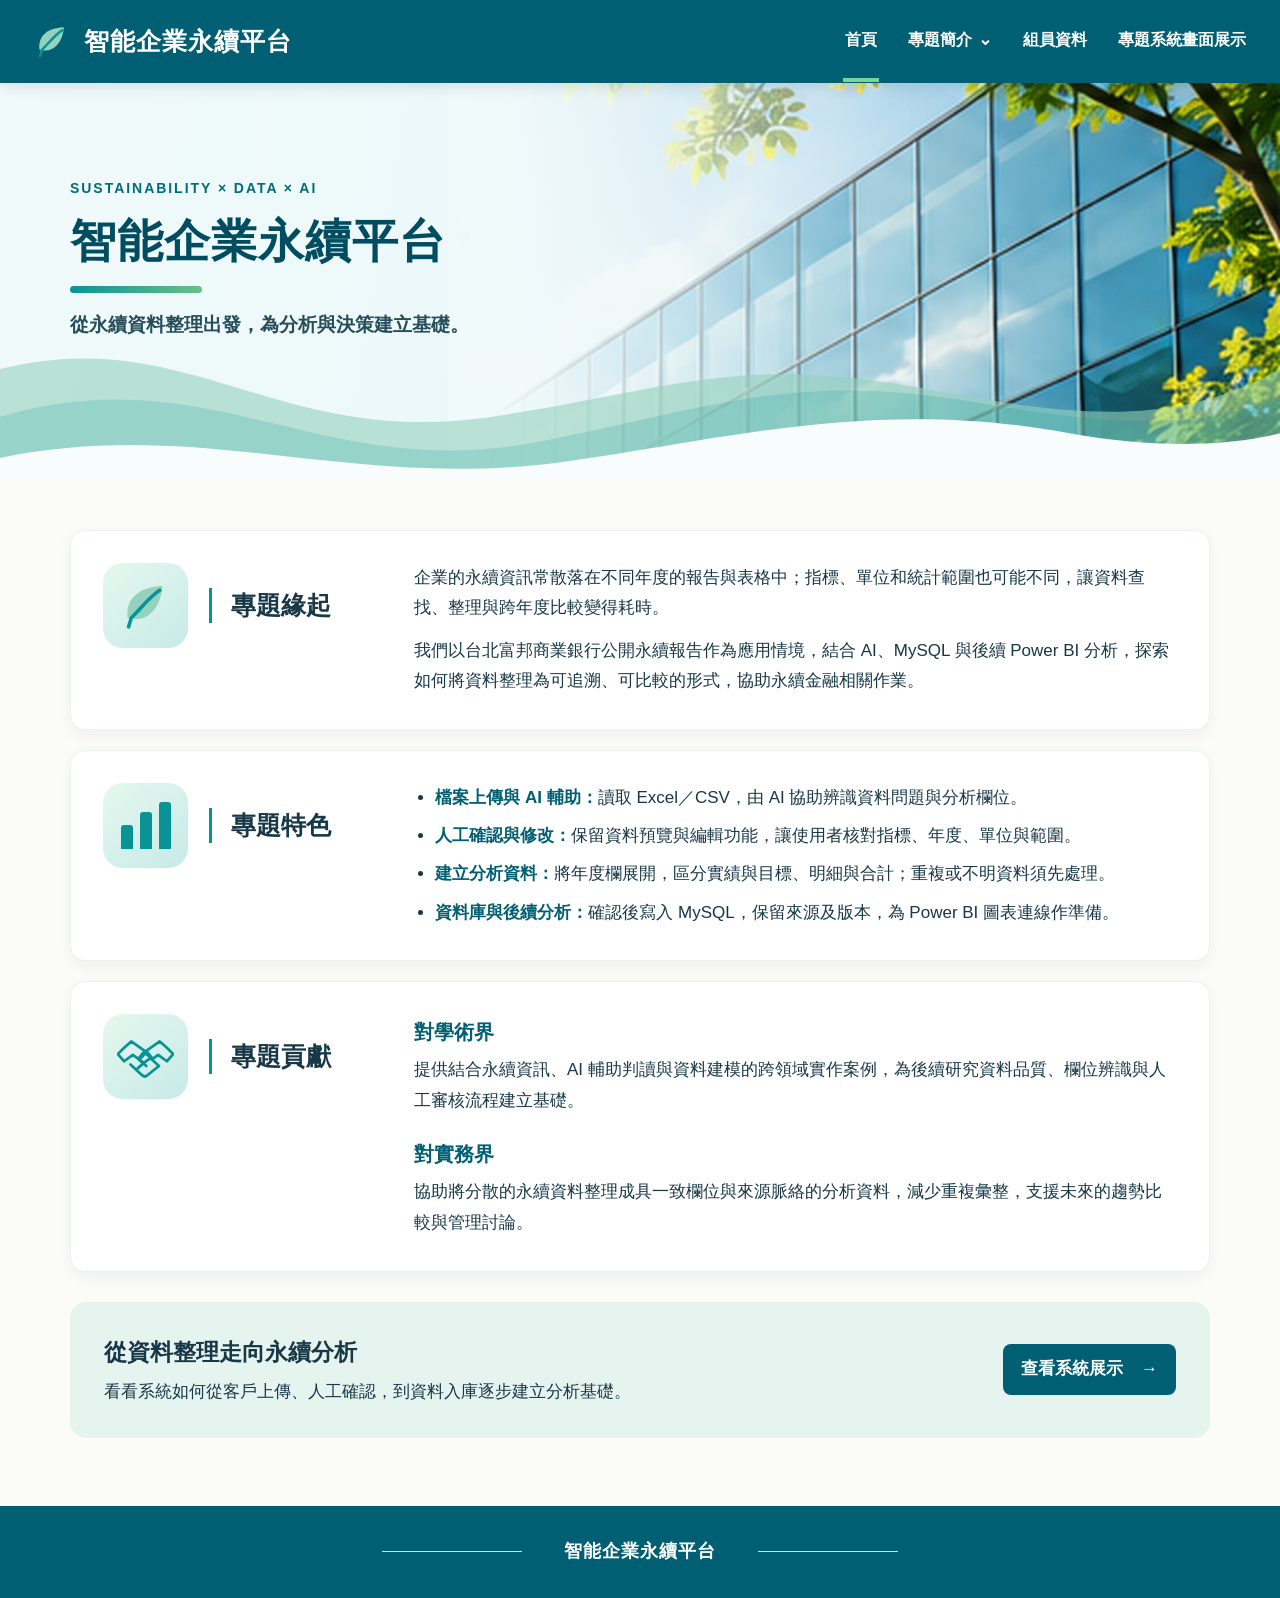
==== index.htm @ 9e89fa71 "以新版版型更新專題介紹與系統展示" ====
<!DOCTYPE html>
<html lang="zh-Hant">
<head>
  <meta charset="UTF-8">
  <meta name="viewport" content="width=device-width, initial-scale=1.0">
  <meta name="description" content="智能企業永續平台：以 AI 輔助整理永續資料、人工確認並匯入 MySQL，為後續 Power BI 分析建立基礎。">
  <title>專題簡介｜智能企業永續平台</title>
  <link rel="stylesheet" href="style.css">
  <script src="script.js" defer></script>
</head>
<body>
  <a class="skip-link" href="#main">跳至主要內容</a>
  <header class="site-header">
    <div class="header-inner">
      <a class="brand" href="index.html"><img src="assets/leaf.svg" class="brand-leaf" alt=""><span>智能企業永續平台</span></a>
      <button class="menu-button" type="button" aria-expanded="false" aria-controls="main-nav" aria-label="開啟選單">☰</button>
      <nav class="nav" id="main-nav" aria-label="網站導覽">
        <a class="nav-link active" href="index.html" aria-current="page">首頁</a>
        <details class="nav-dropdown"><summary>專題簡介 <span class="arrow">⌄</span></summary>
          <div class="dropdown-list"><a href="index.html#origin">專題緣起</a><a href="index.html#features">專題特色</a><a href="index.html#contribution">專題貢獻</a></div>
        </details>
        <a class="nav-link" href="team.html">組員資料</a>
        <a class="nav-link" href="system.html">專題系統畫面展示</a>
      </nav>
    </div>
  </header>
  <main id="main">
    <section class="hero" aria-label="首頁 Banner">
      <div class="hero-photo" aria-hidden="true"></div>
      <div class="hero-inner"><p class="hero-kicker">SUSTAINABILITY × DATA × AI</p><h1>智能企業永續平台</h1><span class="hero-underline"></span><p class="hero-subtitle">從永續資料整理出發，為分析與決策建立基礎。</p></div>
      <img class="hero-wave" src="assets/wave.svg" alt="">
    </section>
    <div class="home-sections container">
      <section class="intro-row" id="origin">
        <div class="intro-label"><div class="intro-icon" aria-hidden="true"><img src="assets/leaf.svg" alt=""></div><h2>專題緣起</h2></div>
        <div class="intro-copy"><p>企業的永續資訊常散落在不同年度的報告與表格中；指標、單位和統計範圍也可能不同，讓資料查找、整理與跨年度比較變得耗時。</p><p>我們以台北富邦商業銀行公開永續報告作為應用情境，結合 AI、MySQL 與後續 Power BI 分析，探索如何將資料整理為可追溯、可比較的形式，協助永續金融相關作業。</p></div>
      </section>
      <section class="intro-row" id="features">
        <div class="intro-label"><div class="intro-icon" aria-hidden="true"><span class="bar-icon"><i></i><i></i><i></i></span></div><h2>專題特色</h2></div>
        <div class="intro-copy"><ul class="feature-list">
          <li><strong>檔案上傳與 AI 輔助：</strong>讀取 Excel／CSV，由 AI 協助辨識資料問題與分析欄位。</li>
          <li><strong>人工確認與修改：</strong>保留資料預覽與編輯功能，讓使用者核對指標、年度、單位與範圍。</li>
          <li><strong>建立分析資料：</strong>將年度欄展開，區分實績與目標、明細與合計；重複或不明資料須先處理。</li>
          <li><strong>資料庫與後續分析：</strong>確認後寫入 MySQL，保留來源及版本，為 Power BI 圖表連線作準備。</li>
        </ul></div>
      </section>
      <section class="intro-row" id="contribution">
        <div class="intro-label"><div class="intro-icon" aria-hidden="true"><img src="assets/contribution.svg" alt=""></div><h2>專題貢獻</h2></div>
        <div class="intro-copy contribution-copy">
          <div><h3>對學術界</h3><p>提供結合永續資訊、AI 輔助判讀與資料建模的跨領域實作案例，為後續研究資料品質、欄位辨識與人工審核流程建立基礎。</p></div>
          <div><h3>對實務界</h3><p>協助將分散的永續資料整理成具一致欄位與來源脈絡的分析資料，減少重複彙整，支援未來的趨勢比較與管理討論。</p></div>
        </div>
      </section>
      <section class="home-next" aria-label="了解專題系統"><div><h2>從資料整理走向永續分析</h2><p>看看系統如何從客戶上傳、人工確認，到資料入庫逐步建立分析基礎。</p></div><a class="action-link" href="system.html">查看系統展示 <span aria-hidden="true">→</span></a></section>
    </div>
</main>
  <footer class="site-footer"><span class="footer-line"></span><span>智能企業永續平台</span><span class="footer-line"></span></footer>
</body>
</html>
---- style.css ----
/* ==============================
   A 系列：永續綠藍 #005F73 / #0A9396
   三頁共用樣式；只使用基本 CSS + RWD 媒體查詢
   ============================== */
:root {
  --navy: #005F73;      /* 導覽列與 Footer */
  --teal: #0A9396;      /* 點綴色 */
  --mint: #94D2BD;      /* 淡綠色 */
  --pale: #E9F5F2;      /* 區塊淺色 */
  --paper: #FBFBF9;     /* 全站背景 */
  --ink: #183847;       /* 標題文字 */
  --muted: #5D7580;     /* 內文文字 */
  --content-width: 1140px;
}
* { box-sizing: border-box; }
html { scroll-behavior: smooth; scroll-padding-top: 100px; }
body { margin: 0; background: var(--paper); color: var(--ink); font-family: "Microsoft JhengHei", "PingFang TC", "Noto Sans TC", sans-serif; line-height: 1.65; }
a { text-decoration: none; color: inherit; }
.container { width: calc(100% - 64px); max-width: var(--content-width); margin: 0 auto; }

/* 共用固定導覽列 */
.site-header { background: var(--navy); color: white; position: sticky; top: 0; z-index: 20; box-shadow: 0 3px 14px rgba(11,74,82,.14); }
.header-inner { max-width: 1240px; width: calc(100% - 64px); margin: 0 auto; min-height: 78px; display: flex; justify-content: space-between; align-items: center; gap: 26px; }
.brand { display: flex; align-items: center; gap: 12px; flex-shrink: 0; font-weight: bold; font-size: 25px; letter-spacing: 1px; }
.brand-leaf { width: 40px; height: 40px; }
.nav { display: flex; align-items: center; gap: 27px; font-size: 16px; font-weight: bold; }
.nav-link, .nav-dropdown summary { display: block; padding: 25px 2px 23px; border-bottom: 4px solid transparent; white-space: nowrap; cursor: pointer; }
.nav-link:hover, .nav-link.active, .nav-dropdown summary:hover { border-color: #79D49C; }
.nav-dropdown { position: relative; }
.nav-dropdown summary { list-style: none; }
.nav-dropdown summary::-webkit-details-marker { display: none; }
.arrow { font-size: 17px; padding-left: 2px; }
.dropdown-list { position: absolute; top: 100%; left: 0; min-width: 148px; background: white; color: var(--ink); box-shadow: 0 12px 26px rgba(7,44,53,.16); border-radius: 0 0 10px 10px; overflow: hidden; }
.dropdown-list a { display: block; font-weight: normal; padding: 10px 16px; }
.dropdown-list a:hover { background: var(--pale); color: var(--navy); }
.menu-button { display: none; }

/* 首頁 Banner：右側建築圖像與底部淺綠波浪，接近 A 系列模擬圖 */
.hero { min-height: 397px; background: linear-gradient(100deg,#F1FAFB 0%,#E9F7F8 54%,#ACDAE0 100%); position: relative; overflow: hidden; }
.hero-photo { position: absolute; right: 0; top: 0; bottom: 0; width: 65%; background: url("assets/banner-building.jpg") center center / cover no-repeat; }
.hero-photo::before { content: ""; position: absolute; inset: 0; background: linear-gradient(90deg,#F1FAFB 0%,rgba(241,250,251,.97) 6%,rgba(241,250,251,.65) 31%,rgba(241,250,251,0) 69%); }
.hero-inner { width: calc(100% - 64px); max-width: var(--content-width); margin: auto; position: relative; z-index: 1; padding-top: 120px; }
.hero h1 { font-size: clamp(34px, 3.6vw, 49px); margin: 0 0 13px; font-weight: 800; line-height: 1.4; color: #004D61; letter-spacing: 1px; }
.hero-underline { display: block; width: 132px; height: 7px; background: linear-gradient(90deg, var(--teal), #69BF88); border-radius: 8px; }
.hero-wave { position: absolute; bottom: -1px; left: 0; width: 100%; height: 130px; object-fit: fill; z-index: 2; pointer-events: none; }

/* 首頁介紹 - 模擬圖的三個橫向資訊列，不再另加「專題簡介」大標題 */
.home-sections { padding: 50px 0 68px; }
.intro-row { background: #fff; box-shadow: 0 5px 16px rgba(5,67,79,.055); border: 1px solid #ECF2F2; border-radius: 15px; min-height: 163px; margin-bottom: 20px; padding: 24px 32px; display: grid; grid-template-columns: 286px 1fr; gap: 25px; align-items: center; }
.intro-label { display: flex; align-items: center; gap: 21px; }
.intro-label h2 { margin: 0; padding-left: 19px; border-left: 3px solid var(--teal); font-size: 25px; white-space: nowrap; line-height: 1.4; }
.intro-icon { width: 85px; height: 85px; flex: 0 0 85px; border-radius: 20px; background: linear-gradient(140deg,#E5F8EE,#C7EAE8); display: flex; justify-content: center; align-items: center; font-size: 62px; font-weight: bold; color: var(--teal); }
.intro-icon img { display: block; width: 57px; height: 57px; }
.bar-icon { display: flex; align-items: end; gap: 7px; height: 48px; }
.bar-icon i { width: 12px; background: var(--teal); display: block; border-radius: 3px 3px 0 0; }
.bar-icon i:nth-child(1) { height: 24px; }
.bar-icon i:nth-child(2) { height: 37px; }
.bar-icon i:nth-child(3) { height: 47px; }
.intro-empty { min-width: 0; }
.placeholder-lines { width: 100%; display: flex; flex-direction: column; gap: 12px; }
.placeholder-lines span { display: block; background: linear-gradient(90deg,#D3DDE1,#E1E7E9); height: 11px; border-radius: 20px; }
.intro-contribution { display: grid; gap: 14px; }
.contribution-line { display: grid; grid-template-columns: 72px 1fr; align-items: center; gap: 12px; }
.contribution-line strong { color: var(--navy); font-size: 15px; }
.contribution-line .placeholder-lines { gap: 8px; }
.contribution-line .placeholder-lines span { height: 8px; }

/* 組員與系統分頁的大標題：置中，左右線條對稱 */
.interior { padding-top: 54px; padding-bottom: 85px; }
.page-accent { position: absolute; width: 100%; height: 170px; pointer-events: none; background: linear-gradient(150deg,rgba(148,210,189,.26),transparent 35%), linear-gradient(210deg,rgba(10,147,150,.075),transparent 32%); }
.section-heading { display: flex; align-items: center; justify-content: center; gap: 25px; margin: 0 0 40px; position: relative; }
.section-heading h1 { font-size: 34px; line-height: 1.4; text-align: center; margin: 0; white-space: nowrap; letter-spacing: 2px; }
.section-heading > span { display: block; height: 2px; width: 128px; max-width: 22%; background: linear-gradient(90deg,var(--teal),#69BF88); }

/* 組員資料：桌面版兩欄、共六張卡片；空白欄位不編造資料 */
.members-grid { display: grid; grid-template-columns: repeat(2,minmax(0,1fr)); gap: 26px; }
.member-card { background: #fff; border-radius: 16px; border: 1px solid #EDF2F3; box-shadow: 0 6px 19px rgba(0,95,115,.085); padding: 23px 25px 24px; }
.member-head { display: flex; align-items: stretch; gap: 19px; margin-bottom: 21px; }
.member-photo { width: 150px; height: 140px; background: #E8EEF1; border-radius: 12px; flex-shrink: 0; display: flex; align-items: center; justify-content: center; }
.member-photo img { width: 67px; opacity: .88; }
.member-details { display: flex; flex: 1; flex-direction: column; justify-content: center; gap: 12px; min-width: 0; }
.member-details > div { display: flex; align-items: center; gap: 12px; }
.field-label { min-width: 38px; font-size: 15px; font-weight: bold; color: var(--ink); }
.field-blank { flex: 1; height: 16px; background: #E2E8EA; border-radius: 5px; }
.member-field { margin-top: 16px; }
.member-field h3 { font-size: 16px; font-weight: bold; margin: 0 0 9px; padding-left: 11px; border-left: 3px solid var(--teal); }
.member-field .placeholder-lines { gap: 9px; }
.member-field .placeholder-lines span { height: 8px; }

/* 系統展示：左右交錯但中央線位置固定，不加一大圈雙框 */
.system-page { max-width: 1070px; }
.system-rows { display: flex; flex-direction: column; gap: 60px; padding-top: 4px; }
.system-row { display: grid; grid-template-columns: minmax(0,1fr) 3px minmax(0,1fr); align-items: center; min-height: 215px; }
.system-half { min-width: 0; padding: 0 28px; }
.system-divider { background: var(--teal); width: 3px; height: 150px; border-radius: 3px; align-self: center; }
.system-picture { background: linear-gradient(145deg,#E9F0F2,#E0E8EB); border-radius: 12px; width: 100%; height: 200px; display: flex; align-items: center; justify-content: center; }
.system-picture img { width: 93px; opacity: .88; }
.system-description .placeholder-lines { gap: 15px; }
.system-description .placeholder-lines span:first-child { height: 12px; background: #7D929A; }

/* Footer */
.site-footer { min-height: 92px; display: flex; align-items: center; justify-content: center; gap: 42px; padding: 20px 24px; color: #fff; background: var(--navy); font-size: 18px; font-weight: bold; letter-spacing: 1px; text-align: center; }
.footer-line { width: 140px; height: 1px; background: rgba(255,255,255,.8); }

/* 平板 / 手機 RWD：桌面畫面不變，窄螢幕自動改成單欄與折疊導覽 */
@media (max-width: 900px) {
  .brand { font-size: 21px; }
  .header-inner { min-height: 70px; width: calc(100% - 34px); }
  .menu-button { display: block; cursor: pointer; border: 1px solid rgba(255,255,255,.55); border-radius: 7px; padding: 3px 10px; background: none; color: #fff; font-size: 24px; }
  .nav { display: none; position: absolute; left: 0; right: 0; top: 100%; flex-direction: column; align-items: stretch; gap: 0; background: var(--navy); padding: 8px 20px 17px; box-shadow: 0 9px 13px rgba(0,0,0,.1); }
  .nav.is-open { display: flex; }
  .nav-link, .nav-dropdown summary { padding: 11px 8px; border-bottom: 1px solid rgba(255,255,255,.15); }
  .nav-link.active { border-left: 4px solid #79D49C; }
  .dropdown-list { position: static; border-radius: 7px; box-shadow: none; margin: 0 0 9px; }
  .hero { min-height: 340px; }
  .hero-inner { padding-top: 100px; }
  .intro-row { grid-template-columns: 250px 1fr; gap: 18px; padding: 20px; }
  .intro-label { gap: 12px; }
  .intro-label h2 { font-size: 23px; padding-left: 12px; }
  .intro-icon { width: 75px; height: 75px; flex-basis: 75px; }
  .member-head { flex-direction: column; }
  .member-photo { width: 100%; height: 120px; }
}
@media (max-width: 650px) {
  .container { width: calc(100% - 30px); }
  .brand { font-size: 19px; gap: 7px; }
  .brand-leaf { width: 32px; height: 32px; }
  .hero { min-height: 280px; }
  .hero-photo { width: 100%; opacity: .45; }
  .hero-photo::before { background: linear-gradient(90deg,rgba(241,250,251,.97),rgba(241,250,251,.53)); }
  .hero-inner { width: calc(100% - 36px); padding-top: 85px; }
  .hero h1 { font-size: 29px; }
  .hero-wave { height: 70px; }
  .home-sections { padding-top: 30px; padding-bottom: 45px; }
  .intro-row { grid-template-columns: 1fr; gap: 18px; padding: 20px; min-height: auto; }
  .intro-icon { width: 57px; height: 57px; flex-basis: 57px; font-size: 40px; }
  .bar-icon { transform: scale(.75); }
  .intro-icon img { width: 42px; height: 42px; }
  .intro-label h2 { font-size: 22px; }
  .intro-empty { padding: 0 4px; }
  .interior { padding-top: 38px; padding-bottom: 53px; }
  .section-heading { gap: 10px; margin-bottom: 29px; }
  .section-heading h1 { font-size: 24px; white-space: normal; letter-spacing: 0; }
  .section-heading > span { flex: 1; max-width: 48px; }
  .members-grid { grid-template-columns: 1fr; gap: 18px; }
  .member-head { flex-direction: row; }
  .member-photo { width: 110px; height: 125px; }
  .member-details { gap: 10px; }
  .member-card { padding: 18px; }
  .system-rows { gap: 36px; }
  .system-row { display: flex; flex-direction: column; gap: 17px; }
  .system-row .system-half { width: 100%; padding: 0; }
  .system-divider { display: none; }
  .system-picture { height: 190px; }
  .system-description { padding: 5px 4px 0; }
  .site-footer { gap: 17px; font-size: 15px; }
  .footer-line { width: 50px; }
}
@media (max-width: 370px) {
  .brand { font-size: 17px; }
  .member-head { flex-direction: column; }
  .member-photo { width: 100%; }
}

/* 專題內容與系統展示 */
body { font-size: 17px; line-height: 1.8; }
.skip-link { position: absolute; top: -80px; left: 12px; z-index: 100; padding: 8px 14px; background: #fff; color: #005F73; }
.skip-link:focus { top: 8px; }
a:focus-visible, button:focus-visible, summary:focus-visible { outline: 3px solid #f8c559; outline-offset: 3px; }
.hero-kicker { color: #006d79; font-size: 14px; font-weight: 700; letter-spacing: .14em; margin: 0 0 8px; }
.hero-inner { padding-top: 93px; }
.hero-subtitle { color: #264d59; font-size: 19px; font-weight: 600; margin: 15px 0 0; max-width: 27em; }
.intro-row { align-items: start; padding-top: 32px; padding-bottom: 32px; }
.intro-copy p { margin: 0 0 .7em; }
.intro-copy p:last-child { margin-bottom: 0; }
.intro-copy strong { color: #005F73; }
.feature-list { margin: 0; padding-left: 1.25em; }
.feature-list li + li { margin-top: .45em; }
.contribution-copy { display: grid; gap: 20px; }
.contribution-copy h3 { font-size: 20px; color: #005F73; margin: 0 0 5px; }
.home-next { margin-top: 30px; padding: 30px 34px; border-radius: 16px; background: #e6f4f0; display: flex; justify-content: space-between; align-items: center; gap: 22px; }
.home-next h2 { margin: 0 0 4px; font-size: 23px; }
.home-next p { margin: 0; }
.action-link { display: inline-flex; flex-shrink: 0; gap: 18px; align-items: center; color: white; background: #005f73; border-radius: 8px; padding: 10px 18px; font-weight: 700; }
.action-link:hover { background: #087f84; }
.page-intro { max-width: 700px; text-align: center; margin: -15px auto 34px; color: #4b6872; }
.members-grid { align-items: stretch; }
.member-card { padding: 24px; }
.member-head { align-items: stretch; }
.member-photo { height: 158px; position: relative; flex-direction: column; gap: 4px; }
.member-photo img { width: 65px; height: 65px; object-fit: contain; }
.member-photo span { color: #526e77; font-size: 14px; }
.member-details { margin: 0; }
.member-details > div { align-items: baseline; }
.member-details dt { flex: 0 0 auto; }
.member-details dd { margin: 0; overflow-wrap: anywhere; }
.field-label { font-size: 16px; }
.member-field h2 { font-size: 18px; line-height: 1.5; margin: 0 0 8px; padding-left: 10px; border-left: 3px solid var(--teal); }
.member-field p { margin: 0; font-size: 16px; line-height: 1.8; }
.system-rows { gap: 54px; }
.system-row { align-items: center; }
.system-description h2 { font-size: 25px; line-height: 1.45; margin: 6px 0 10px; }
.system-description p { margin: 0 0 14px; }
.step-number { color: #0a7f80; font-size: 14px; font-weight: 800; letter-spacing: .11em; }
.text-link { color: #006d79; font-weight: 700; display: inline-block; padding: 5px 0; border-bottom: 1px solid #8fc6bf; }
.screen-figure { margin: 0; }
.screen-figure a { display: block; }
.system-picture { height: 260px; padding: 8px; overflow: hidden; }
.system-picture img { width: 100%; height: 100%; object-fit: contain; opacity: 1; }
.screen-figure figcaption { color: #58727a; font-size: 14px; line-height: 1.6; margin-top: 8px; }
.detail-page { max-width: 1140px; }
.step-nav { display: flex; flex-wrap: wrap; gap: 9px; justify-content: center; margin-bottom: 26px; }
.step-nav a { color: #075866; background: #e7f3f0; padding: 8px 12px; border-radius: 7px; font-size: 15px; font-weight: 700; }
.step-nav a:hover, .step-nav a.current { color: white; background: #005f73; }
.detail-card { display: grid; grid-template-columns: 1fr 1fr; align-items: start; gap: 36px; padding: 32px; background: white; border: 1px solid #edf2f3; border-radius: 16px; box-shadow: 0 6px 19px rgba(0,95,115,.08); }
.detail-copy h2 { font-size: 25px; line-height: 1.45; margin: 6px 0 12px; }
.detail-copy p { margin: 0 0 12px; }
.detail-copy ul { padding-left: 1.3em; margin: 0 0 14px; }
.detail-copy li + li { margin-top: 7px; }
.detail-copy .scope-note { background: #e9f5f2; padding: 12px 15px; border-radius: 8px; margin: 0; font-size: 15px; }
.detail-visual .system-picture { height: 370px; }
.detail-pagination { display: flex; gap: 16px; justify-content: space-between; flex-wrap: wrap; margin-top: 25px; color: #006d79; font-weight: 700; }
@media (max-width: 900px) { .member-photo { height: 145px; } .detail-card { grid-template-columns: 1fr; } }
@media (max-width: 650px) {
  .hero-inner { padding-top: 58px; }
  .hero-kicker { font-size: 12px; }
  .hero-subtitle { font-size: 16px; max-width: 22em; }
  .home-next { flex-direction: column; align-items: flex-start; padding: 24px 20px; }
  .member-photo { width: 110px; height: 125px; }
  .member-field p { font-size: 16px; }
  .system-row:nth-child(even) .system-image-half { order: -1; }
  .system-picture { height: 220px; }
  .detail-card { padding: 22px; gap: 24px; }
  .detail-visual .system-picture { height: 280px; }
  .step-nav { justify-content: flex-start; }
}
@media (max-width: 370px) { .member-photo { width: 100%; } }
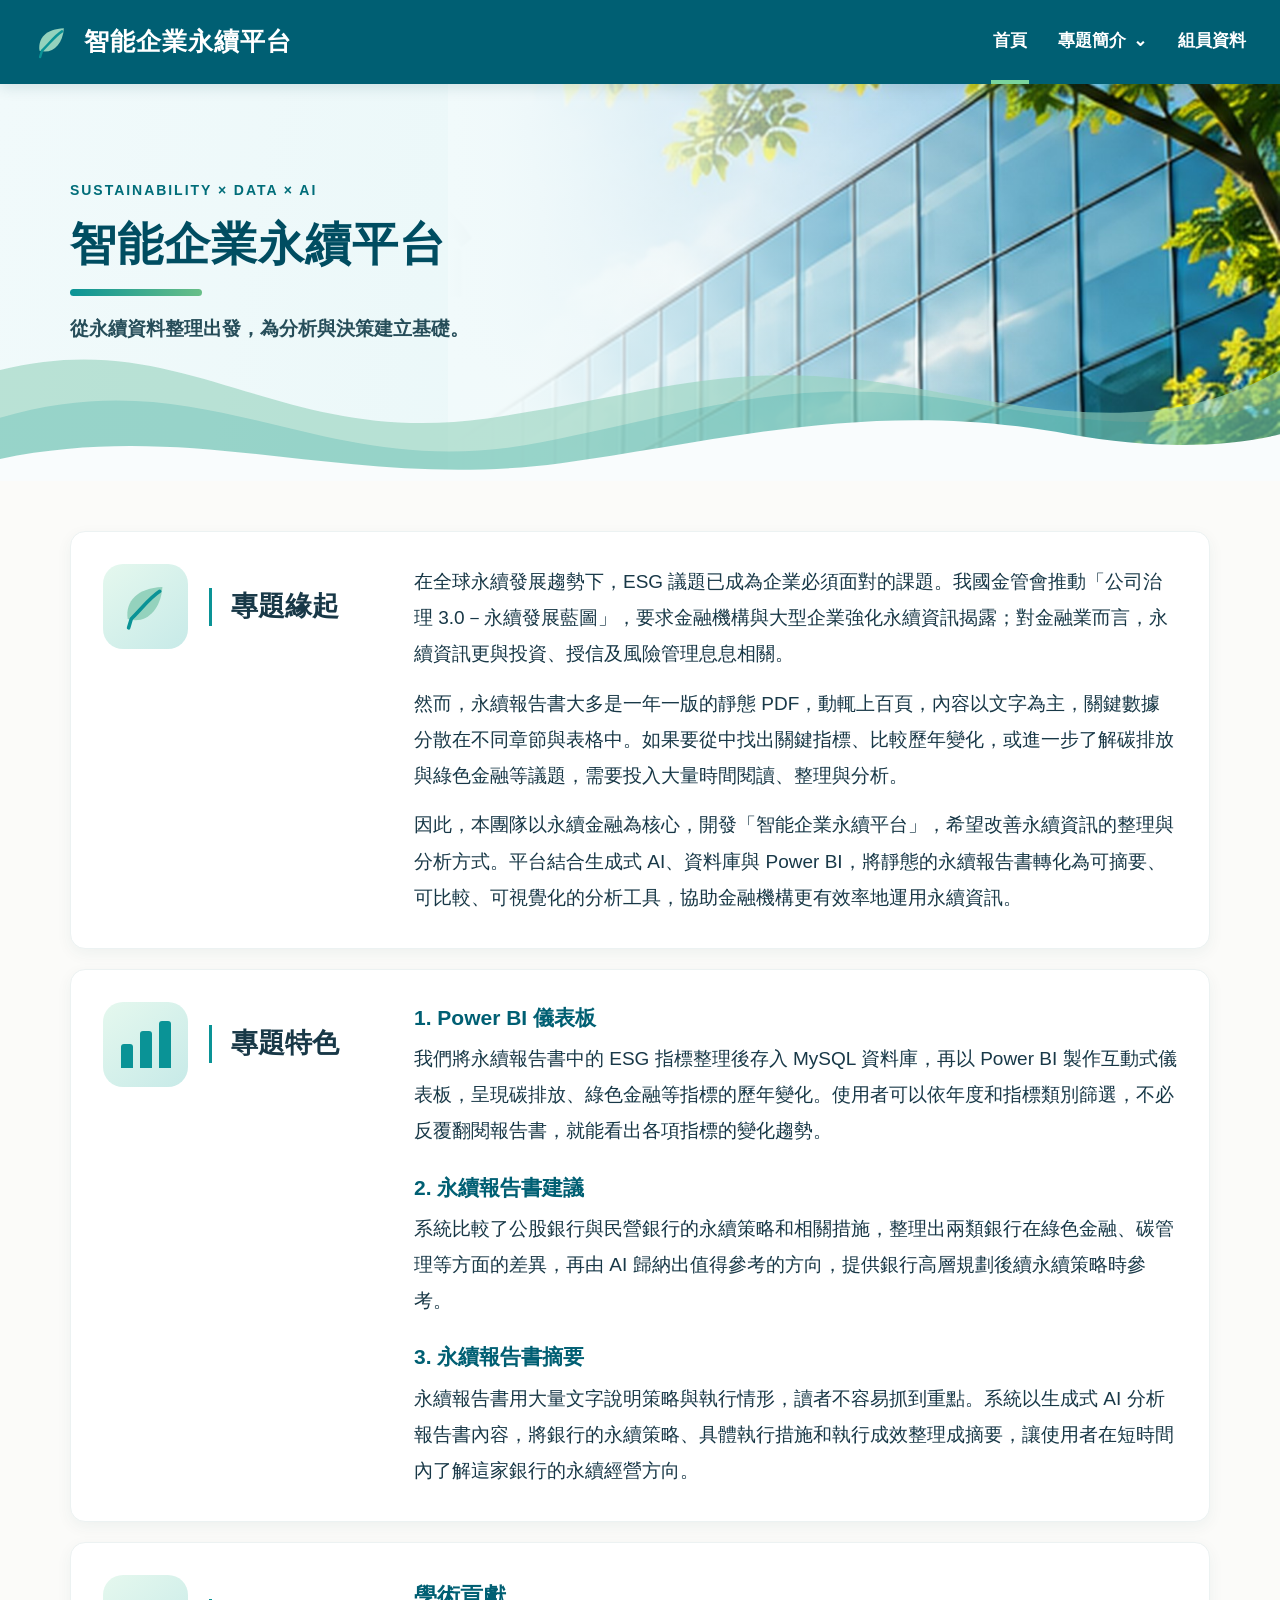
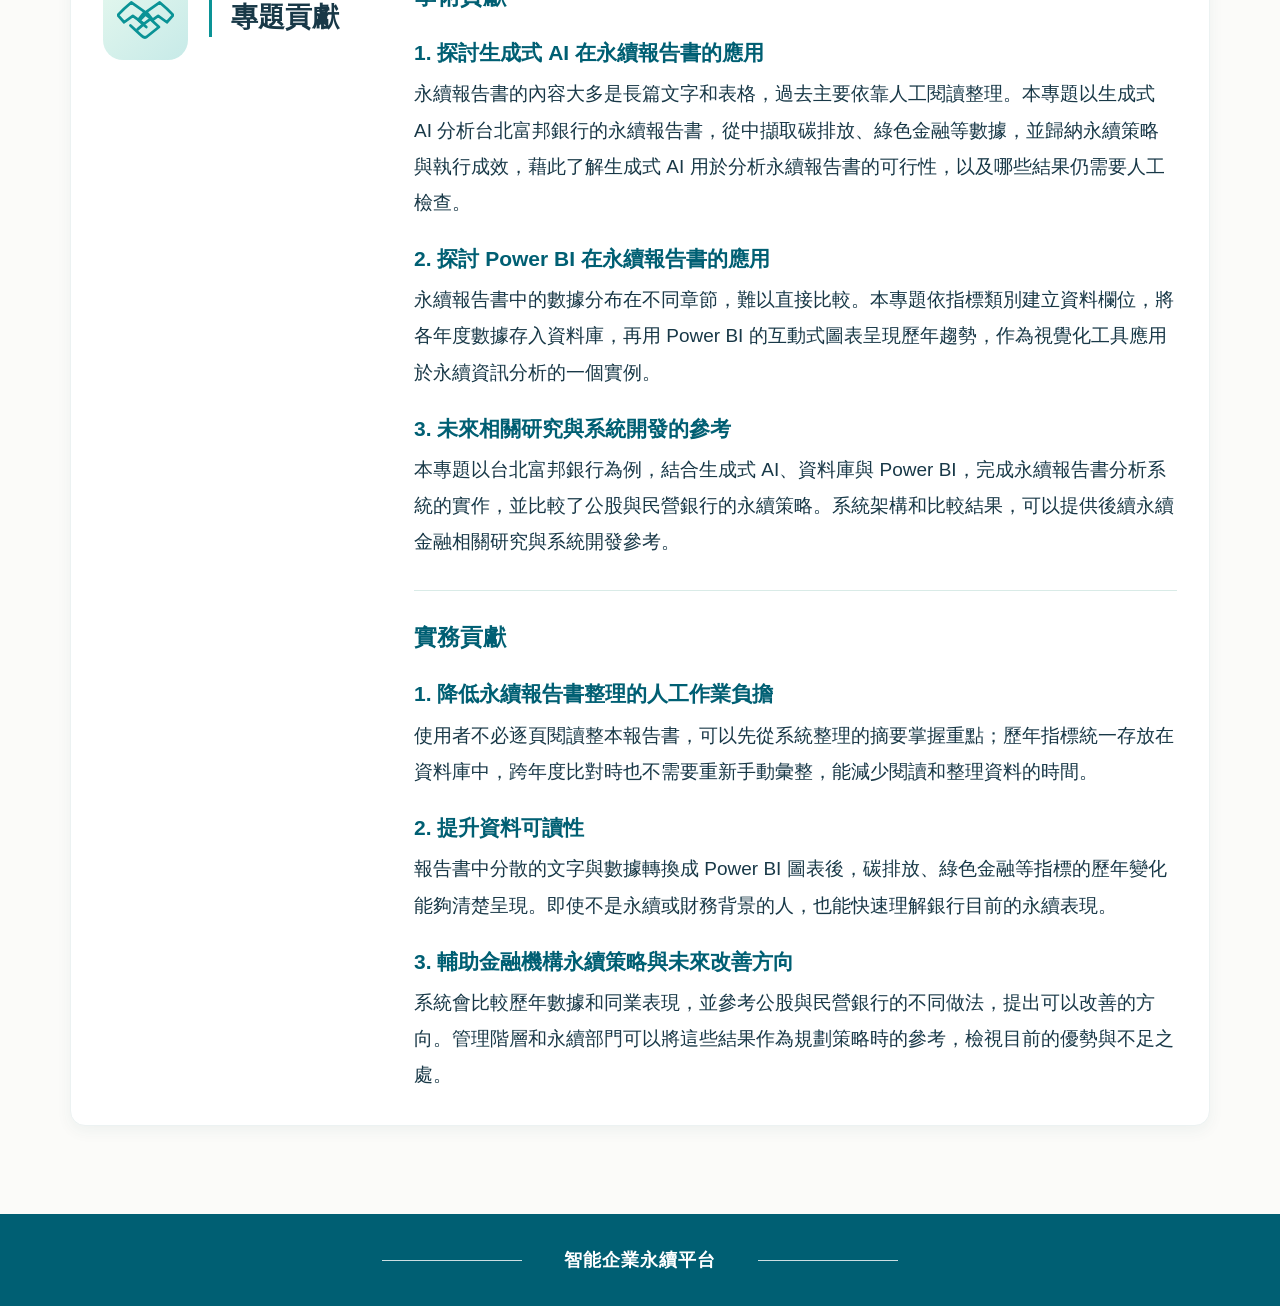
==== commit 94b2295a: "更新專題簡介並暫時隱藏系統畫面展示" ====
--- a/index.htm
+++ b/index.htm
@@ -20,7 +20,7 @@
           <div class="dropdown-list"><a href="index.html#origin">專題緣起</a><a href="index.html#features">專題特色</a><a href="index.html#contribution">專題貢獻</a></div>
         </details>
         <a class="nav-link" href="team.html">組員資料</a>
-        <a class="nav-link" href="system.html">專題系統畫面展示</a>
+
       </nav>
     </div>
   </header>
@@ -33,27 +33,29 @@
     <div class="home-sections container">
       <section class="intro-row" id="origin">
         <div class="intro-label"><div class="intro-icon" aria-hidden="true"><img src="assets/leaf.svg" alt=""></div><h2>專題緣起</h2></div>
-        <div class="intro-copy"><p>企業的永續資訊常散落在不同年度的報告與表格中；指標、單位和統計範圍也可能不同，讓資料查找、整理與跨年度比較變得耗時。</p><p>我們以台北富邦商業銀行公開永續報告作為應用情境，結合 AI、MySQL 與後續 Power BI 分析，探索如何將資料整理為可追溯、可比較的形式，協助永續金融相關作業。</p></div>
+        <div class="intro-copy"><p>在全球永續發展趨勢下，ESG 議題已成為企業必須面對的課題。我國金管會推動「公司治理 3.0－永續發展藍圖」，要求金融機構與大型企業強化永續資訊揭露；對金融業而言，永續資訊更與投資、授信及風險管理息息相關。</p><p>然而，永續報告書大多是一年一版的靜態 PDF，動輒上百頁，內容以文字為主，關鍵數據分散在不同章節與表格中。如果要從中找出關鍵指標、比較歷年變化，或進一步了解碳排放與綠色金融等議題，需要投入大量時間閱讀、整理與分析。</p><p>因此，本團隊以永續金融為核心，開發「智能企業永續平台」，希望改善永續資訊的整理與分析方式。平台結合生成式 AI、資料庫與 Power BI，將靜態的永續報告書轉化為可摘要、可比較、可視覺化的分析工具，協助金融機構更有效率地運用永續資訊。</p></div>
       </section>
       <section class="intro-row" id="features">
         <div class="intro-label"><div class="intro-icon" aria-hidden="true"><span class="bar-icon"><i></i><i></i><i></i></span></div><h2>專題特色</h2></div>
-        <div class="intro-copy"><ul class="feature-list">
-          <li><strong>檔案上傳與 AI 輔助：</strong>讀取 Excel／CSV，由 AI 協助辨識資料問題與分析欄位。</li>
-          <li><strong>人工確認與修改：</strong>保留資料預覽與編輯功能，讓使用者核對指標、年度、單位與範圍。</li>
-          <li><strong>建立分析資料：</strong>將年度欄展開，區分實績與目標、明細與合計；重複或不明資料須先處理。</li>
-          <li><strong>資料庫與後續分析：</strong>確認後寫入 MySQL，保留來源及版本，為 Power BI 圖表連線作準備。</li>
-        </ul></div>
+        <div class="intro-copy"><div class="content-item"><h3>1. Power BI 儀表板</h3><p>我們將永續報告書中的 ESG 指標整理後存入 MySQL 資料庫，再以 Power BI 製作互動式儀表板，呈現碳排放、綠色金融等指標的歷年變化。使用者可以依年度和指標類別篩選，不必反覆翻閱報告書，就能看出各項指標的變化趨勢。</p></div>
+<div class="content-item"><h3>2. 永續報告書建議</h3><p>系統比較了公股銀行與民營銀行的永續策略和相關措施，整理出兩類銀行在綠色金融、碳管理等方面的差異，再由 AI 歸納出值得參考的方向，提供銀行高層規劃後續永續策略時參考。</p></div>
+<div class="content-item"><h3>3. 永續報告書摘要</h3><p>永續報告書用大量文字說明策略與執行情形，讀者不容易抓到重點。系統以生成式 AI 分析報告書內容，將銀行的永續策略、具體執行措施和執行成效整理成摘要，讓使用者在短時間內了解這家銀行的永續經營方向。</p></div></div>
       </section>
       <section class="intro-row" id="contribution">
         <div class="intro-label"><div class="intro-icon" aria-hidden="true"><img src="assets/contribution.svg" alt=""></div><h2>專題貢獻</h2></div>
         <div class="intro-copy contribution-copy">
-          <div><h3>對學術界</h3><p>提供結合永續資訊、AI 輔助判讀與資料建模的跨領域實作案例，為後續研究資料品質、欄位辨識與人工審核流程建立基礎。</p></div>
-          <div><h3>對實務界</h3><p>協助將分散的永續資料整理成具一致欄位與來源脈絡的分析資料，減少重複彙整，支援未來的趨勢比較與管理討論。</p></div>
+          <section class="contribution-group"><h3>學術貢獻</h3><div class="content-item"><h4>1. 探討生成式 AI 在永續報告書的應用</h4><p>永續報告書的內容大多是長篇文字和表格，過去主要依靠人工閱讀整理。本專題以生成式 AI 分析台北富邦銀行的永續報告書，從中擷取碳排放、綠色金融等數據，並歸納永續策略與執行成效，藉此了解生成式 AI 用於分析永續報告書的可行性，以及哪些結果仍需要人工檢查。</p></div>
+<div class="content-item"><h4>2. 探討 Power BI 在永續報告書的應用</h4><p>永續報告書中的數據分布在不同章節，難以直接比較。本專題依指標類別建立資料欄位，將各年度數據存入資料庫，再用 Power BI 的互動式圖表呈現歷年趨勢，作為視覺化工具應用於永續資訊分析的一個實例。</p></div>
+<div class="content-item"><h4>3. 未來相關研究與系統開發的參考</h4><p>本專題以台北富邦銀行為例，結合生成式 AI、資料庫與 Power BI，完成永續報告書分析系統的實作，並比較了公股與民營銀行的永續策略。系統架構和比較結果，可以提供後續永續金融相關研究與系統開發參考。</p></div></section>
+          <section class="contribution-group"><h3>實務貢獻</h3><div class="content-item"><h4>1. 降低永續報告書整理的人工作業負擔</h4><p>使用者不必逐頁閱讀整本報告書，可以先從系統整理的摘要掌握重點；歷年指標統一存放在資料庫中，跨年度比對時也不需要重新手動彙整，能減少閱讀和整理資料的時間。</p></div>
+<div class="content-item"><h4>2. 提升資料可讀性</h4><p>報告書中分散的文字與數據轉換成 Power BI 圖表後，碳排放、綠色金融等指標的歷年變化能夠清楚呈現。即使不是永續或財務背景的人，也能快速理解銀行目前的永續表現。</p></div>
+<div class="content-item"><h4>3. 輔助金融機構永續策略與未來改善方向</h4><p>系統會比較歷年數據和同業表現，並參考公股與民營銀行的不同做法，提出可以改善的方向。管理階層和永續部門可以將這些結果作為規劃策略時的參考，檢視目前的優勢與不足之處。</p></div></section>
         </div>
       </section>
-      <section class="home-next" aria-label="了解專題系統"><div><h2>從資料整理走向永續分析</h2><p>看看系統如何從客戶上傳、人工確認，到資料入庫逐步建立分析基礎。</p></div><a class="action-link" href="system.html">查看系統展示 <span aria-hidden="true">→</span></a></section>
+
     </div>
 </main>
   <footer class="site-footer"><span class="footer-line"></span><span>智能企業永續平台</span><span class="footer-line"></span></footer>
 </body>
 </html>
+
--- a/style.css
+++ b/style.css
@@ -190,6 +190,8 @@
 .member-photo { height: 158px; position: relative; flex-direction: column; gap: 4px; }
 .member-photo img { width: 65px; height: 65px; object-fit: contain; }
 .member-photo span { color: #526e77; font-size: 14px; }
+.member-photo.has-photo { overflow: hidden; }
+.member-photo.has-photo img { display: block; width: 100%; height: 100%; object-fit: cover; opacity: 1; }
 .member-details { margin: 0; }
 .member-details > div { align-items: baseline; }
 .member-details dt { flex: 0 0 auto; }
@@ -235,3 +237,31 @@
   .step-nav { justify-content: flex-start; }
 }
 @media (max-width: 370px) { .member-photo { width: 100%; } }
+
+/* 首頁長篇內容的標題與段落 */
+.intro-copy .content-item + .content-item { margin-top: 22px; }
+.intro-copy .content-item h3, .intro-copy .content-item h4 { margin: 0 0 7px; font-size: 18px; line-height: 1.55; color: #005f73; }
+.intro-copy .content-item p { margin: 0; }
+.contribution-copy { gap: 30px; }
+.contribution-group + .contribution-group { border-top: 1px solid #d9ebe7; padding-top: 25px; }
+.contribution-group > h3 { margin: 0 0 18px; font-size: 21px; }
+
+/* 加大內文及各層標題，方便閱讀 */
+body { font-size: 19px; line-height: 1.9; }
+.nav { font-size: 17px; }
+.intro-label h2 { font-size: 27px; }
+.intro-copy .content-item h3, .intro-copy .content-item h4 { font-size: 21px; line-height: 1.55; }
+.contribution-group > h3 { font-size: 23px; }
+.member-field h2 { font-size: 21px; }
+.member-field p { font-size: 18px; line-height: 1.9; }
+.field-label, .member-details dd { font-size: 18px; }
+.page-intro { font-size: 19px; }
+@media (max-width: 650px) {
+  body { font-size: 18px; line-height: 1.85; }
+  .intro-label h2 { font-size: 24px; }
+  .intro-copy .content-item h3, .intro-copy .content-item h4 { font-size: 20px; }
+  .member-field p { font-size: 18px; }
+  .field-label, .member-details dd { font-size: 17px; }
+  .page-intro { font-size: 18px; }
+}
+
